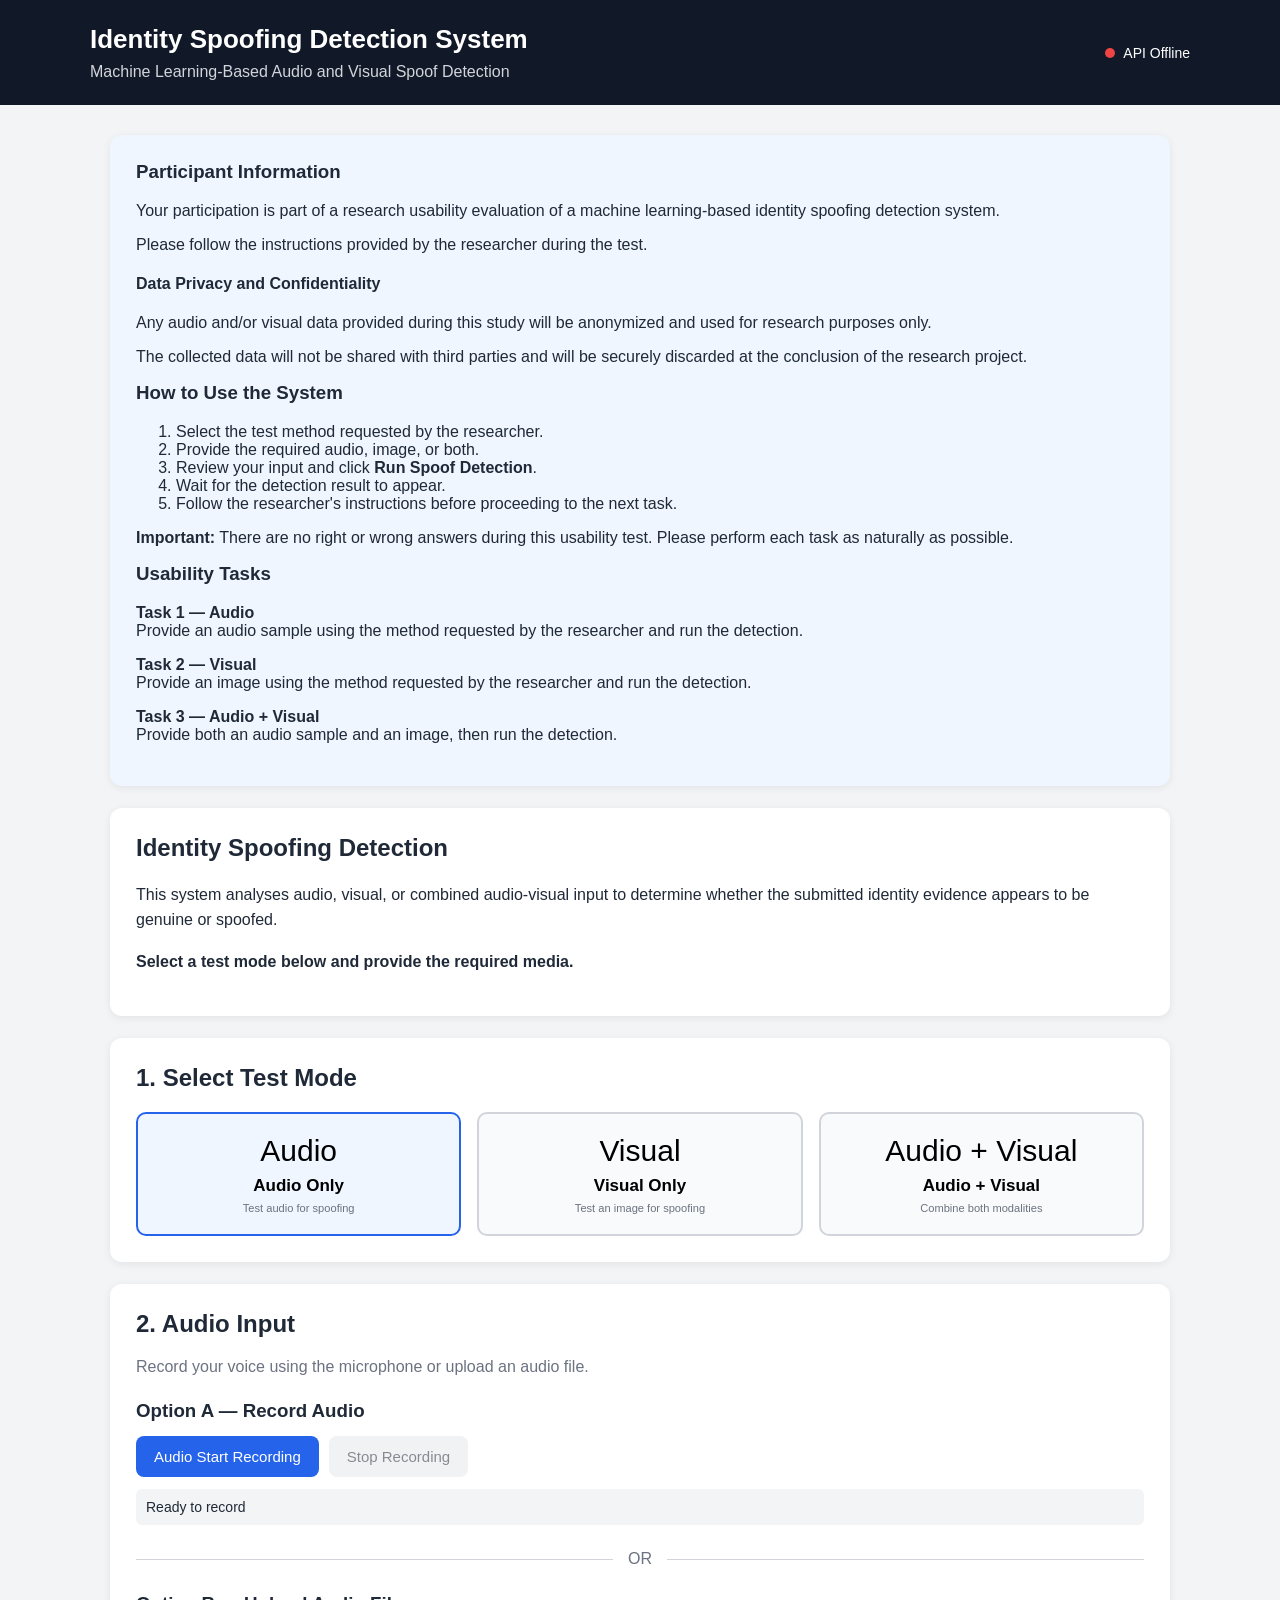
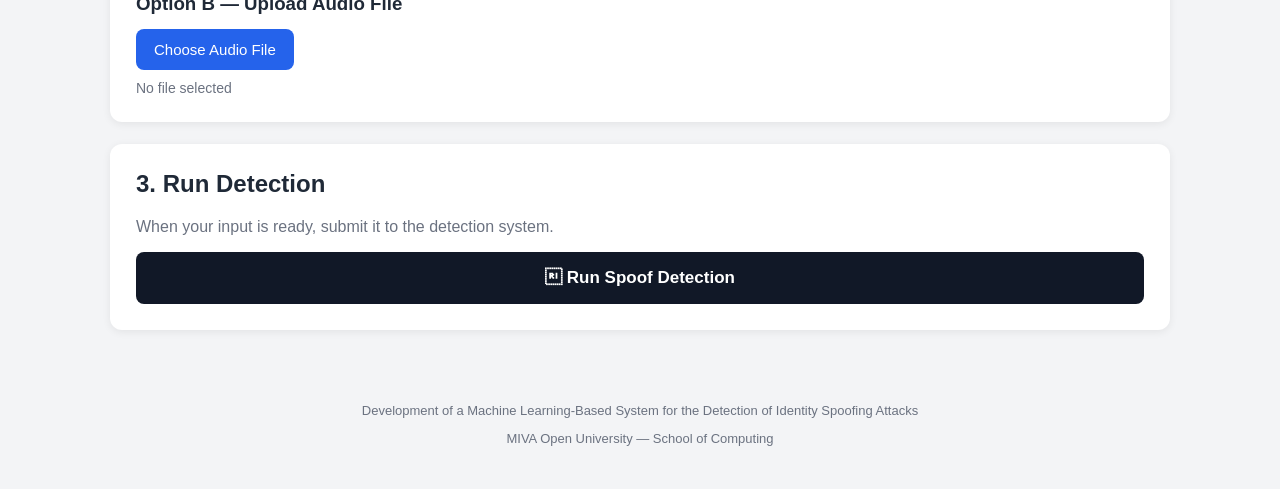
==== index.html @ abca8ec1 "Publish identity spoofing usability frontend" ====
﻿<!DOCTYPE html>
<html lang="en">
<head>
    <meta charset="UTF-8">

    <meta
        name="viewport"
        content="width=device-width, initial-scale=1.0"
    >

    <meta
        name="description"
        content="Multimodal Identity Spoofing Detection System"
    >

    <title>Identity Spoofing Detection System</title>

    <link rel="stylesheet" href="style.css">
</head>

<body>

    <header class="site-header">
        <div class="header-content">
            <div>
                <h1>Identity Spoofing Detection System</h1>
                <p>
                    Machine Learning-Based Audio and Visual Spoof Detection
                </p>
            </div>

            <div class="status-indicator">
                <span id="apiStatusDot" class="status-dot offline"></span>
                <span id="apiStatusText">Checking API...</span>
            </div>
        </div>
    </header>


    <main class="container">

<section class="notice-card">

    <h3>Participant Information</h3>

    <p>
        Your participation is part of a research usability evaluation
        of a machine learning-based identity spoofing detection
        system.
    </p>

    <p>
        Please follow the instructions provided by the researcher
        during the test.
    </p>

     <h4>Data Privacy and Confidentiality</h4>

    <p>
        Any audio and/or visual data provided during this study will be
        anonymized and used for research purposes only.
    </p>

    <p>
        The collected data will not be shared with third parties and
        will be securely discarded at the conclusion of the research
        project.
    </p>


    <h3>How to Use the System</h3>

    <ol>
        <li>
            Select the test method requested by the researcher.
        </li>
        <li>
            Provide the required audio, image, or both.
        </li>
        <li>
            Review your input and click
            <strong>Run Spoof Detection</strong>.
        </li>
        <li>
            Wait for the detection result to appear.
        </li>
        <li>
            Follow the researcher's instructions before proceeding
            to the next task.
        </li>
    </ol>

    <p>
        <strong>Important:</strong>
        There are no right or wrong answers during this usability
        test. Please perform each task as naturally as possible.
    </p>

    <h3>Usability Tasks</h3>

    <p>
        <strong>Task 1 — Audio</strong><br>
        Provide an audio sample using the method requested by the
        researcher and run the detection.
    </p>

    <p>
        <strong>Task 2 — Visual</strong><br>
        Provide an image using the method requested by the
        researcher and run the detection.
    </p>

    <p>
        <strong>Task 3 — Audio + Visual</strong><br>
        Provide both an audio sample and an image, then run the
        detection.
    </p>

</section>


        <section class="intro-card">
            <h2>Identity Spoofing Detection</h2>

            <p>
                This system analyses audio, visual, or combined audio-visual
                input to determine whether the submitted identity evidence
                appears to be genuine or spoofed.
            </p>

            <p class="instruction">
                Select a test mode below and provide the required media.
            </p>
        </section>


        <!-- =========================================================
             TEST MODE
        ========================================================== -->

        <section class="card">

            <h2>1. Select Test Mode</h2>

            <div class="mode-grid">

                <button
                    type="button"
                    class="mode-button active"
                    data-mode="audio"
                    id="audioModeButton"
                >
                    <span class="mode-icon">Audio</span>
                    <strong>Audio Only</strong>
                    <small>Test audio for spoofing</small>
                </button>


                <button
                    type="button"
                    class="mode-button"
                    data-mode="visual"
                    id="visualModeButton"
                >
                    <span class="mode-icon">Visual</span>
                    <strong>Visual Only</strong>
                    <small>Test an image for spoofing</small>
                </button>


                <button
                    type="button"
                    class="mode-button"
                    data-mode="multimodal"
                    id="multimodalModeButton"
                >
                    <span class="mode-icon">Audio + Visual</span>
                    <strong>Audio + Visual</strong>
                    <small>Combine both modalities</small>
                </button>

            </div>

        </section>


        <!-- =========================================================
             AUDIO SECTION
        ========================================================== -->

        <section
            class="card input-section"
            id="audioSection"
        >

            <h2>2. Audio Input</h2>

            <p class="section-description">
                Record your voice using the microphone or upload an audio
                file.
            </p>


            <div class="input-group">

                <h3>Option A — Record Audio</h3>

                <div class="record-controls">

                    <button
                        type="button"
                        id="startRecordingButton"
                        class="primary-button"
                    >
                        Audio Start Recording
                    </button>

                    <button
                        type="button"
                        id="stopRecordingButton"
                        class="secondary-button"
                        disabled
                    >
                        Stop Recording
                    </button>

                </div>

                <div
                    id="recordingStatus"
                    class="recording-status"
                >
                    Ready to record
                </div>

                <audio
                    id="audioPreview"
                    class="media-preview"
                    controls
                    hidden
                ></audio>

            </div>


            <div class="divider">
                <span>OR</span>
            </div>


            <div class="input-group">

                <h3>Option B — Upload Audio File</h3>

                <label
                    for="audioFile"
                    class="file-label"
                >
                    Choose Audio File
                </label>

                <input
                    type="file"
                    id="audioFile"
                    accept="audio/*,.wav,.webm,.mp3,.flac,.ogg,.m4a"
                >

                <div
                    id="audioFileName"
                    class="file-name"
                >
                    No file selected
                </div>

            </div>

        </section>


        <!-- =========================================================
             VISUAL SECTION
        ========================================================== -->

        <section
            class="card input-section hidden"
            id="visualSection"
        >

            <h2>2. Visual Input</h2>

            <p class="section-description">
                Capture an image using your webcam or upload an image file.
            </p>


            <div class="input-group">

                <h3>Option A — Webcam</h3>

                <div class="webcam-container">

                    <video
                        id="webcamPreview"
                        autoplay
                        playsinline
                        muted
                    ></video>

                    <canvas
                        id="captureCanvas"
                        hidden
                    ></canvas>

                </div>


                <div class="record-controls">

                    <button
                        type="button"
                        id="startCameraButton"
                        class="primary-button"
                    >
                        Visual Start Camera
                    </button>

                    <button
                        type="button"
                        id="captureImageButton"
                        class="secondary-button"
                        disabled
                    >
                       Capture Image
                    </button>

                    <button
                        type="button"
                        id="stopCameraButton"
                        class="secondary-button"
                        disabled
                    >
                        Stop Camera
                    </button>

                </div>


                <img
                    id="imagePreview"
                    class="image-preview"
                    alt="Captured image preview"
                    hidden
                >

            </div>


            <div class="divider">
                <span>OR</span>
            </div>


            <div class="input-group">

                <h3>Option B — Upload Image File</h3>

                <label
                    for="imageFile"
                    class="file-label"
                >
                    Choose Image File
                </label>

                <input
                    type="file"
                    id="imageFile"
                    accept="image/*,.jpg,.jpeg,.png,.webp"
                >

                <div
                    id="imageFileName"
                    class="file-name"
                >
                    No file selected
                </div>

            </div>

        </section>


        <!-- =========================================================
             RUN DETECTION
        ========================================================== -->

        <section class="card">

            <h2>3. Run Detection</h2>

            <p class="section-description">
                When your input is ready, submit it to the detection system.
            </p>

            <button
                type="button"
                id="detectButton"
                class="detect-button"
            >
                 Run Spoof Detection
            </button>

            <div
                id="loadingIndicator"
                class="loading hidden"
            >
                <div class="spinner"></div>
                <span>
                    Analysing your input. Please wait...
                </span>
            </div>

        </section>


        <!-- =========================================================
             RESULT
        ========================================================== -->

        <section
            class="card result-card hidden"
            id="resultSection"
        >

            <h2>Detection Result</h2>

            <div
                id="verdictDisplay"
                class="verdict"
            >
                —
            </div>

            <div class="confidence-container">

                <div class="confidence-label">
                    Confidence
                </div>

                <div
                    id="confidenceDisplay"
                    class="confidence-value"
                >
                    —
                </div>

                <div class="confidence-bar">
                    <div
                        id="confidenceBar"
                        class="confidence-fill"
                    ></div>
                </div>

            </div>


            <div class="result-details">

                <div class="result-item">
                    <span>Modality</span>
                    <strong id="modalityDisplay">—</strong>
                </div>

                <div class="result-item">
                    <span>Processing Time</span>
                    <strong id="latencyDisplay">—</strong>
                </div>

            </div>


            <div
                id="technicalDetails"
                class="technical-details"
                hidden
>
                <h3>Detection Details</h3>

                <pre id="jsonResult"></pre>
            </div>


            <button
                type="button"
                id="resetButton"
                class="secondary-button reset-button"
            >
               Start New Test
            </button>

        </section>


        <!-- =========================================================
             PARTICIPANT NOTICE
        ========================================================== -->

        

    </main>


    <footer class="site-footer">
        <p>
            Development of a Machine Learning-Based System for the Detection
            of Identity Spoofing Attacks
        </p>

        <p>
            MIVA Open University — School of Computing
        </p>
    </footer>


    <script src="app.js"></script>

</body>
</html>
---- style.css ----
﻿* {
    box-sizing: border-box;
}

:root {
    font-family:
        Arial,
        Helvetica,
        sans-serif;

    color: #1f2937;
    background: #f3f4f6;
}

body {
    margin: 0;
    min-height: 100vh;
    background: #f3f4f6;
}


/* ============================================================
   HEADER
============================================================ */

.site-header {
    background: #111827;
    color: white;
    padding: 24px 20px;
}

.header-content {
    max-width: 1100px;
    margin: 0 auto;

    display: flex;
    justify-content: space-between;
    align-items: center;

    gap: 20px;
}

.site-header h1 {
    margin: 0 0 8px;
    font-size: 26px;
}

.site-header p {
    margin: 0;
    color: #d1d5db;
}


.status-indicator {
    display: flex;
    align-items: center;
    gap: 8px;

    white-space: nowrap;

    font-size: 14px;
}

.status-dot {
    width: 10px;
    height: 10px;
    border-radius: 50%;
    display: inline-block;
}

.status-dot.online {
    background: #22c55e;
}

.status-dot.offline {
    background: #ef4444;
}


/* ============================================================
   MAIN
============================================================ */

.container {
    max-width: 1100px;
    margin: 30px auto;
    padding: 0 20px;
}

.card,
.intro-card,
.notice-card {
    background: white;

    border-radius: 12px;

    padding: 26px;

    margin-bottom: 22px;

    box-shadow:
        0 2px 8px rgba(0, 0, 0, 0.07);
}

.intro-card h2,
.card h2 {
    margin-top: 0;
}

.intro-card p {
    line-height: 1.6;
}

.instruction {
    font-weight: 600;
}


/* ============================================================
   MODE SELECTION
============================================================ */

.mode-grid {
    display: grid;

    grid-template-columns:
        repeat(3, 1fr);

    gap: 16px;
}

.mode-button {
    border: 2px solid #d1d5db;

    background: #f9fafb;

    border-radius: 10px;

    padding: 20px;

    cursor: pointer;

    text-align: center;

    transition:
        border-color 0.2s,
        transform 0.2s;
}

.mode-button:hover {
    transform: translateY(-2px);
}

.mode-button.active {
    border-color: #2563eb;
    background: #eff6ff;
}

.mode-button strong,
.mode-button small {
    display: block;
}

.mode-button strong {
    margin-top: 8px;
    font-size: 17px;
}

.mode-button small {
    margin-top: 6px;
    color: #6b7280;
}

.mode-icon {
    font-size: 30px;
}


/* ============================================================
   INPUT SECTIONS
============================================================ */

.section-description {
    color: #6b7280;
}

.input-group {
    margin-top: 24px;
}

.input-group h3 {
    margin-bottom: 14px;
}

.record-controls {
    display: flex;
    flex-wrap: wrap;
    gap: 10px;
}

.primary-button,
.secondary-button,
.detect-button,
.file-label {
    border: none;

    border-radius: 8px;

    padding: 12px 18px;

    font-size: 15px;

    cursor: pointer;
}

.primary-button {
    background: #2563eb;
    color: white;
}

.primary-button:hover {
    background: #1d4ed8;
}

.secondary-button {
    background: #e5e7eb;
    color: #111827;
}

.secondary-button:hover {
    background: #d1d5db;
}

.primary-button:disabled,
.secondary-button:disabled {
    opacity: 0.5;
    cursor: not-allowed;
}

.detect-button {
    width: 100%;

    background: #111827;
    color: white;

    font-size: 17px;
    font-weight: 700;

    padding: 16px;
}

.detect-button:hover {
    background: #1f2937;
}


/* ============================================================
   FILE INPUT
============================================================ */

input[type="file"] {
    display: none;
}

.file-label {
    display: inline-block;

    background: #2563eb;
    color: white;
}

.file-name {
    margin-top: 10px;

    color: #6b7280;

    font-size: 14px;
}


/* ============================================================
   AUDIO
============================================================ */

.recording-status {
    margin-top: 12px;

    padding: 10px;

    background: #f3f4f6;

    border-radius: 6px;

    font-size: 14px;
}

.media-preview {
    width: 100%;
    margin-top: 16px;
}


/* ============================================================
   WEBCAM
============================================================ */

.webcam-container {
    width: 100%;

    max-width: 640px;

    margin-bottom: 16px;

    background: #111827;

    border-radius: 10px;

    overflow: hidden;
}

#webcamPreview {
    width: 100%;

    display: block;

    min-height: 250px;

    object-fit: cover;
}

.image-preview {
    display: block;

    width: 100%;

    max-width: 640px;

    margin-top: 18px;

    border-radius: 10px;
}


/* ============================================================
   DIVIDER
============================================================ */

.divider {
    display: flex;

    align-items: center;

    gap: 15px;

    margin: 25px 0;

    color: #6b7280;
}

.divider::before,
.divider::after {
    content: "";

    flex: 1;

    height: 1px;

    background: #d1d5db;
}


/* ============================================================
   LOADING
============================================================ */

.loading {
    display: flex;

    align-items: center;

    justify-content: center;

    gap: 12px;

    margin-top: 18px;

    color: #374151;
}

.spinner {
    width: 22px;
    height: 22px;

    border: 3px solid #d1d5db;
    border-top-color: #2563eb;

    border-radius: 50%;

    animation: spin 0.8s linear infinite;
}

@keyframes spin {
    to {
        transform: rotate(360deg);
    }
}


/* ============================================================
   RESULT
============================================================ */

.result-card {
    text-align: center;
}

.verdict {
    display: inline-block;

    margin: 10px 0 25px;

    padding: 15px 30px;

    border-radius: 10px;

    font-size: 28px;

    font-weight: 800;
}

.verdict.spoof {
    background: #fee2e2;
    color: #991b1b;
}

.verdict.real {
    background: #dcfce7;
    color: #166534;
}

.verdict.error {
    background: #fef3c7;
    color: #92400e;
}


/* ============================================================
   CONFIDENCE
============================================================ */

.confidence-container {
    max-width: 600px;

    margin: 0 auto 25px;
}

.confidence-label {
    color: #6b7280;
}

.confidence-value {
    font-size: 34px;

    font-weight: 800;

    margin: 5px 0 12px;
}

.confidence-bar {
    height: 16px;

    background: #e5e7eb;

    border-radius: 999px;

    overflow: hidden;
}

.confidence-fill {
    height: 100%;

    width: 0%;

    background: #2563eb;

    transition: width 0.5s ease;
}


/* ============================================================
   RESULT DETAILS
============================================================ */

.result-details {
    display: grid;

    grid-template-columns:
        repeat(2, 1fr);

    gap: 15px;

    margin: 25px auto;

    max-width: 700px;
}

.result-item {
    padding: 15px;

    background: #f9fafb;

    border-radius: 8px;
}

.result-item span {
    display: block;

    color: #6b7280;

    font-size: 13px;

    margin-bottom: 5px;
}

.result-item strong {
    font-size: 16px;
}


/* ============================================================
   TECHNICAL DETAILS
============================================================ */

.technical-details {
    margin-top: 25px;

    text-align: left;
}

.technical-details pre {
    background: #111827;

    color: #e5e7eb;

    padding: 16px;

    border-radius: 8px;

    overflow-x: auto;

    font-size: 12px;

    line-height: 1.5;
}


/* ============================================================
   NOTICE / FOOTER
============================================================ */

.notice-card {
    background: #eff6ff;
}

.notice-card h3 {
    margin-top: 0;
}

.site-footer {
    text-align: center;

    padding: 30px 20px;

    color: #6b7280;

    font-size: 13px;
}


/* ============================================================
   UTILITIES
============================================================ */

.hidden {
    display: none !important;
}

.reset-button {
    margin-top: 20px;
}


/* ============================================================
   RESPONSIVE
============================================================ */

@media (max-width: 800px) {

    .header-content {
        flex-direction: column;

        align-items: flex-start;
    }

    .mode-grid {
        grid-template-columns: 1fr;
    }

    .result-details {
        grid-template-columns: 1fr;
    }
}


@media (max-width: 500px) {

    .container {
        padding: 0 12px;
    }

    .card,
    .intro-card,
    .notice-card {
        padding: 18px;
    }

    .site-header h1 {
        font-size: 21px;
    }

    .verdict {
        font-size: 22px;
    }

    .confidence-value {
        font-size: 28px;
    }
}
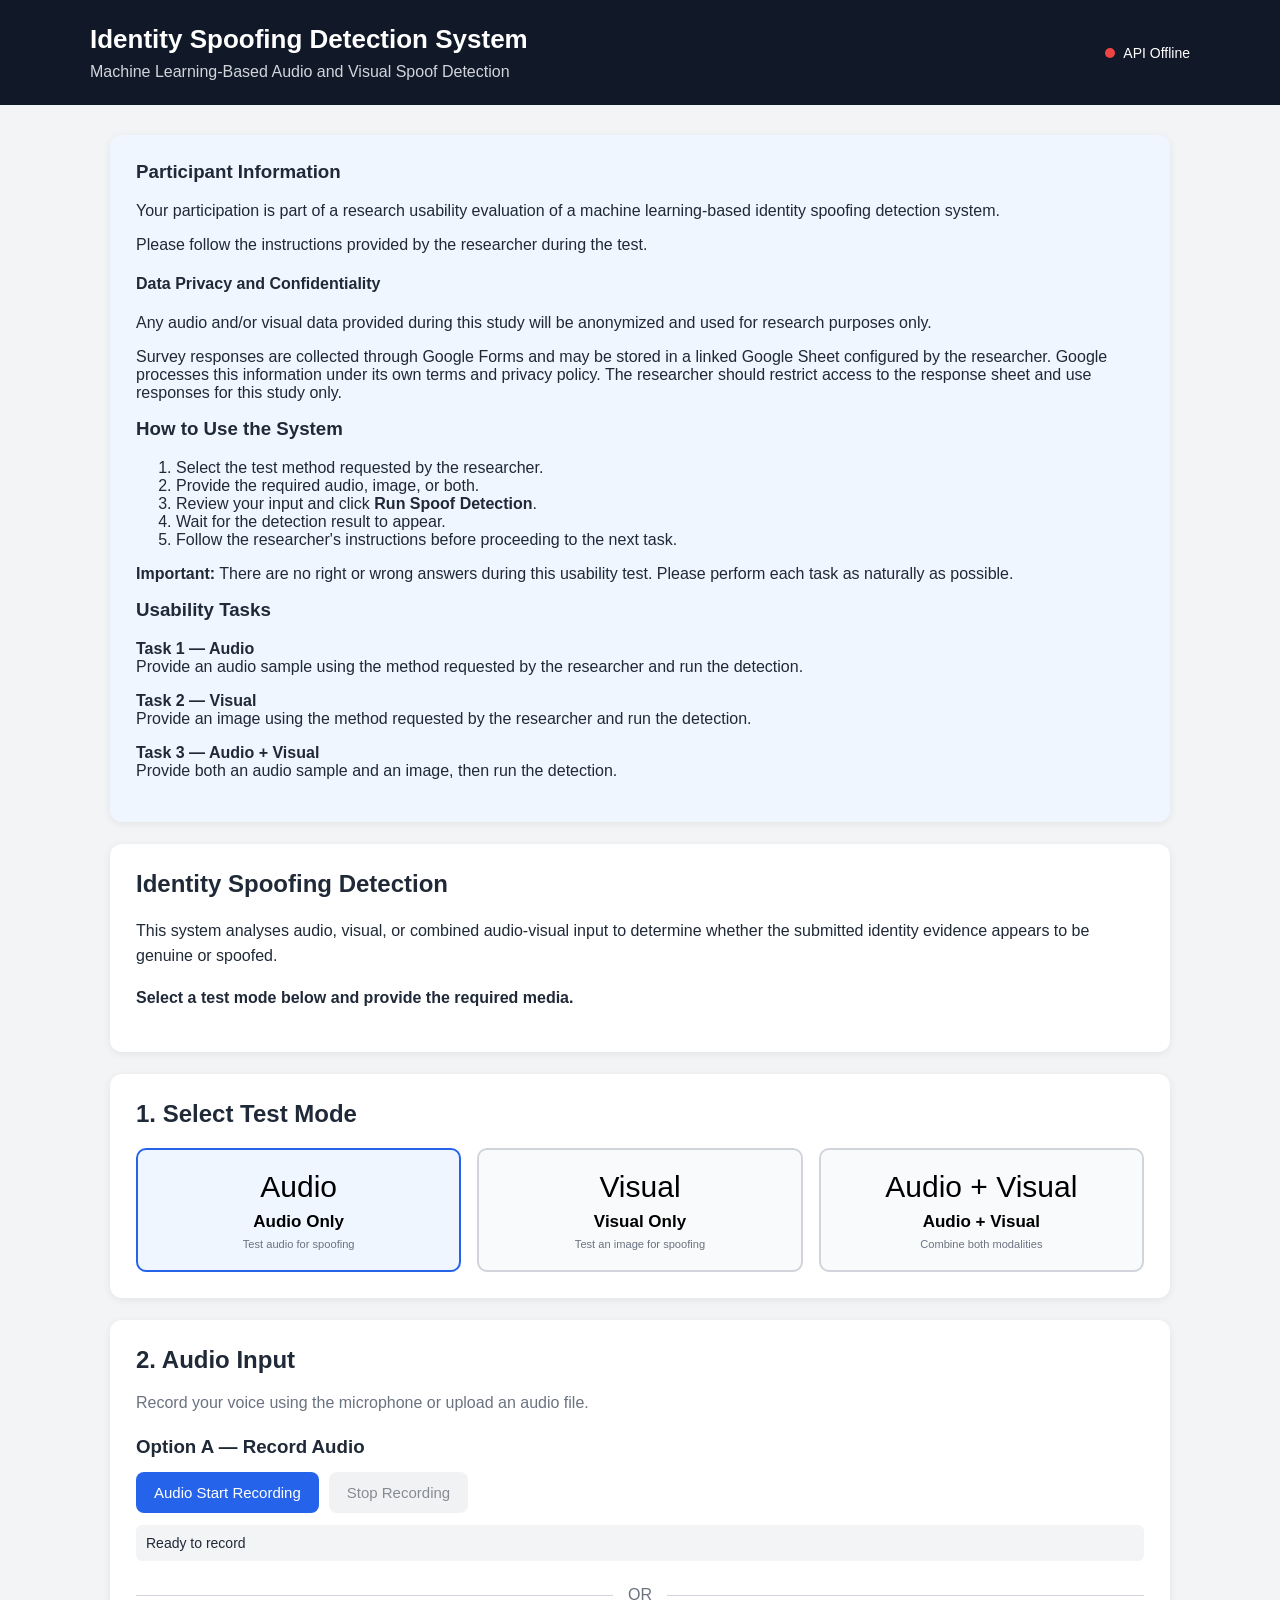
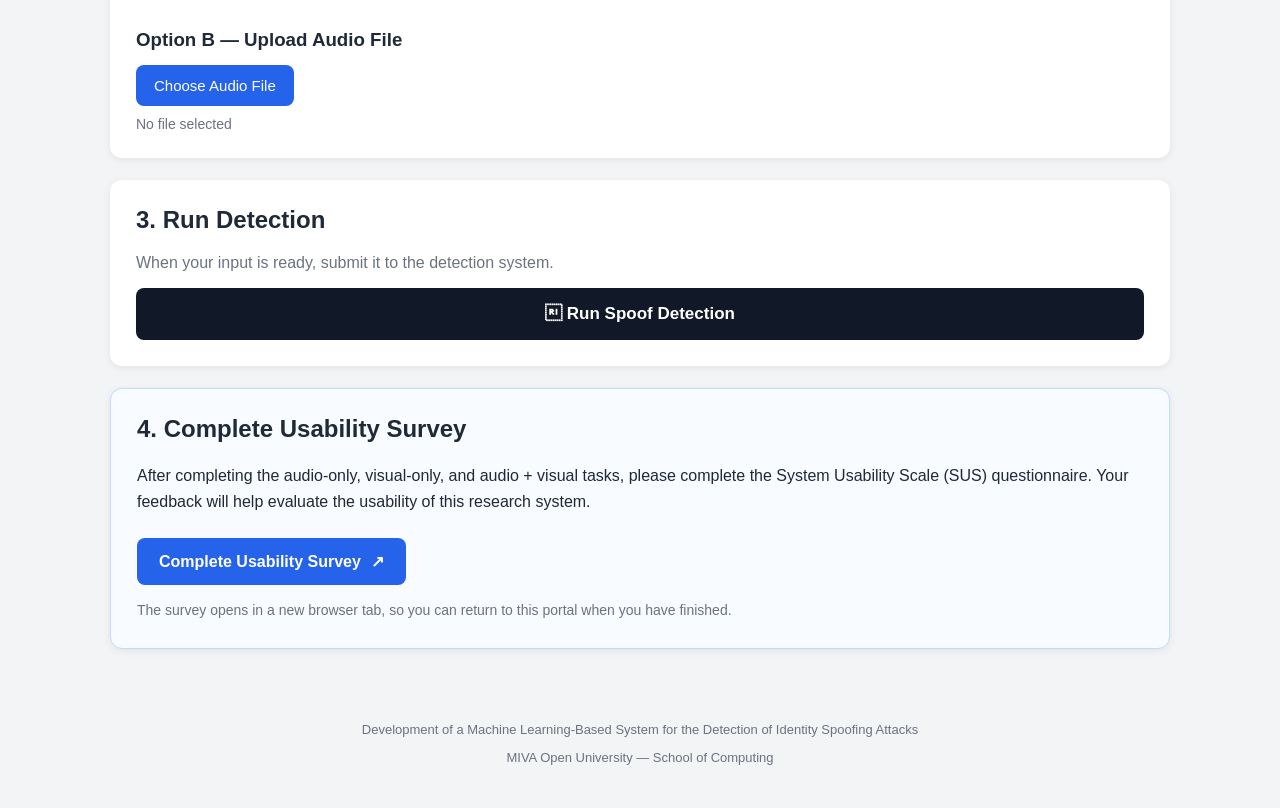
==== commit 572c5227: "Add usability survey to portal" ====
--- a/index.html
+++ b/index.html
@@ -62,9 +62,11 @@
     </p>
 
     <p>
-        The collected data will not be shared with third parties and
-        will be securely discarded at the conclusion of the research
-        project.
+        Survey responses are collected through Google Forms and may be stored
+        in a linked Google Sheet configured by the researcher. Google processes
+        this information under its own terms and privacy policy. The researcher
+        should restrict access to the response sheet and use responses for this
+        study only.
     </p>
 
 
@@ -504,9 +506,40 @@
              PARTICIPANT NOTICE
         ========================================================== -->
 
-        
-
-    </main>
+
+
+
+        <!-- =========================================================
+             SUS USABILITY SURVEY
+        ========================================================== -->
+        <section class="card survey-card" id="usabilitySurvey">
+            <h2>4. Complete Usability Survey</h2>
+
+            <p>
+                After completing the audio-only, visual-only, and audio + visual
+                tasks, please complete the System Usability Scale (SUS)
+                questionnaire. Your feedback will help evaluate the usability
+                of this research system.
+            </p>
+
+            <a
+                class="survey-button"
+                href="https://docs.google.com/forms/d/e/1FAIpQLSdymhWBen-gQYtbZSvIZMwVgLjt-ecFuyAWDZ9-JEiWYquWuQ/viewform?usp=publish-editor"
+                target="_blank"
+                rel="noopener noreferrer"
+                aria-label="Complete the System Usability Scale survey in a new tab"
+            >
+                Complete Usability Survey
+                <span aria-hidden="true">↗</span>
+            </a>
+
+            <p class="survey-note">
+                The survey opens in a new browser tab, so you can return to this
+                portal when you have finished.
+            </p>
+        </section>
+
+</main>
 
 
     <footer class="site-footer">
--- a/style.css
+++ b/style.css
@@ -1,4 +1,4 @@
-﻿* {
+* {
     box-sizing: border-box;
 }
 
@@ -636,3 +636,61 @@
         font-size: 28px;
     }
 }
+
+
+/* ============================================================
+   SUS USABILITY SURVEY
+============================================================ */
+
+.survey-card {
+    border: 1px solid #bfdbfe;
+    background: #f8fbff;
+}
+
+.survey-card h2 {
+    margin-top: 0;
+}
+
+.survey-card p {
+    line-height: 1.6;
+}
+
+.survey-button {
+    display: inline-flex;
+    align-items: center;
+    justify-content: center;
+    gap: 10px;
+    margin-top: 8px;
+    padding: 14px 22px;
+    border-radius: 8px;
+    background: #2563eb;
+    color: #ffffff;
+    font-size: 16px;
+    font-weight: 700;
+    text-align: center;
+    text-decoration: none;
+    transition: background-color 0.2s, transform 0.2s;
+}
+
+.survey-button:hover {
+    background: #1d4ed8;
+    transform: translateY(-1px);
+}
+
+.survey-button:focus-visible {
+    outline: 3px solid #93c5fd;
+    outline-offset: 3px;
+}
+
+.survey-note {
+    margin-bottom: 0;
+    color: #6b7280;
+    font-size: 14px;
+}
+
+@media (max-width: 500px) {
+    .survey-button {
+        display: flex;
+        width: 100%;
+    }
+}
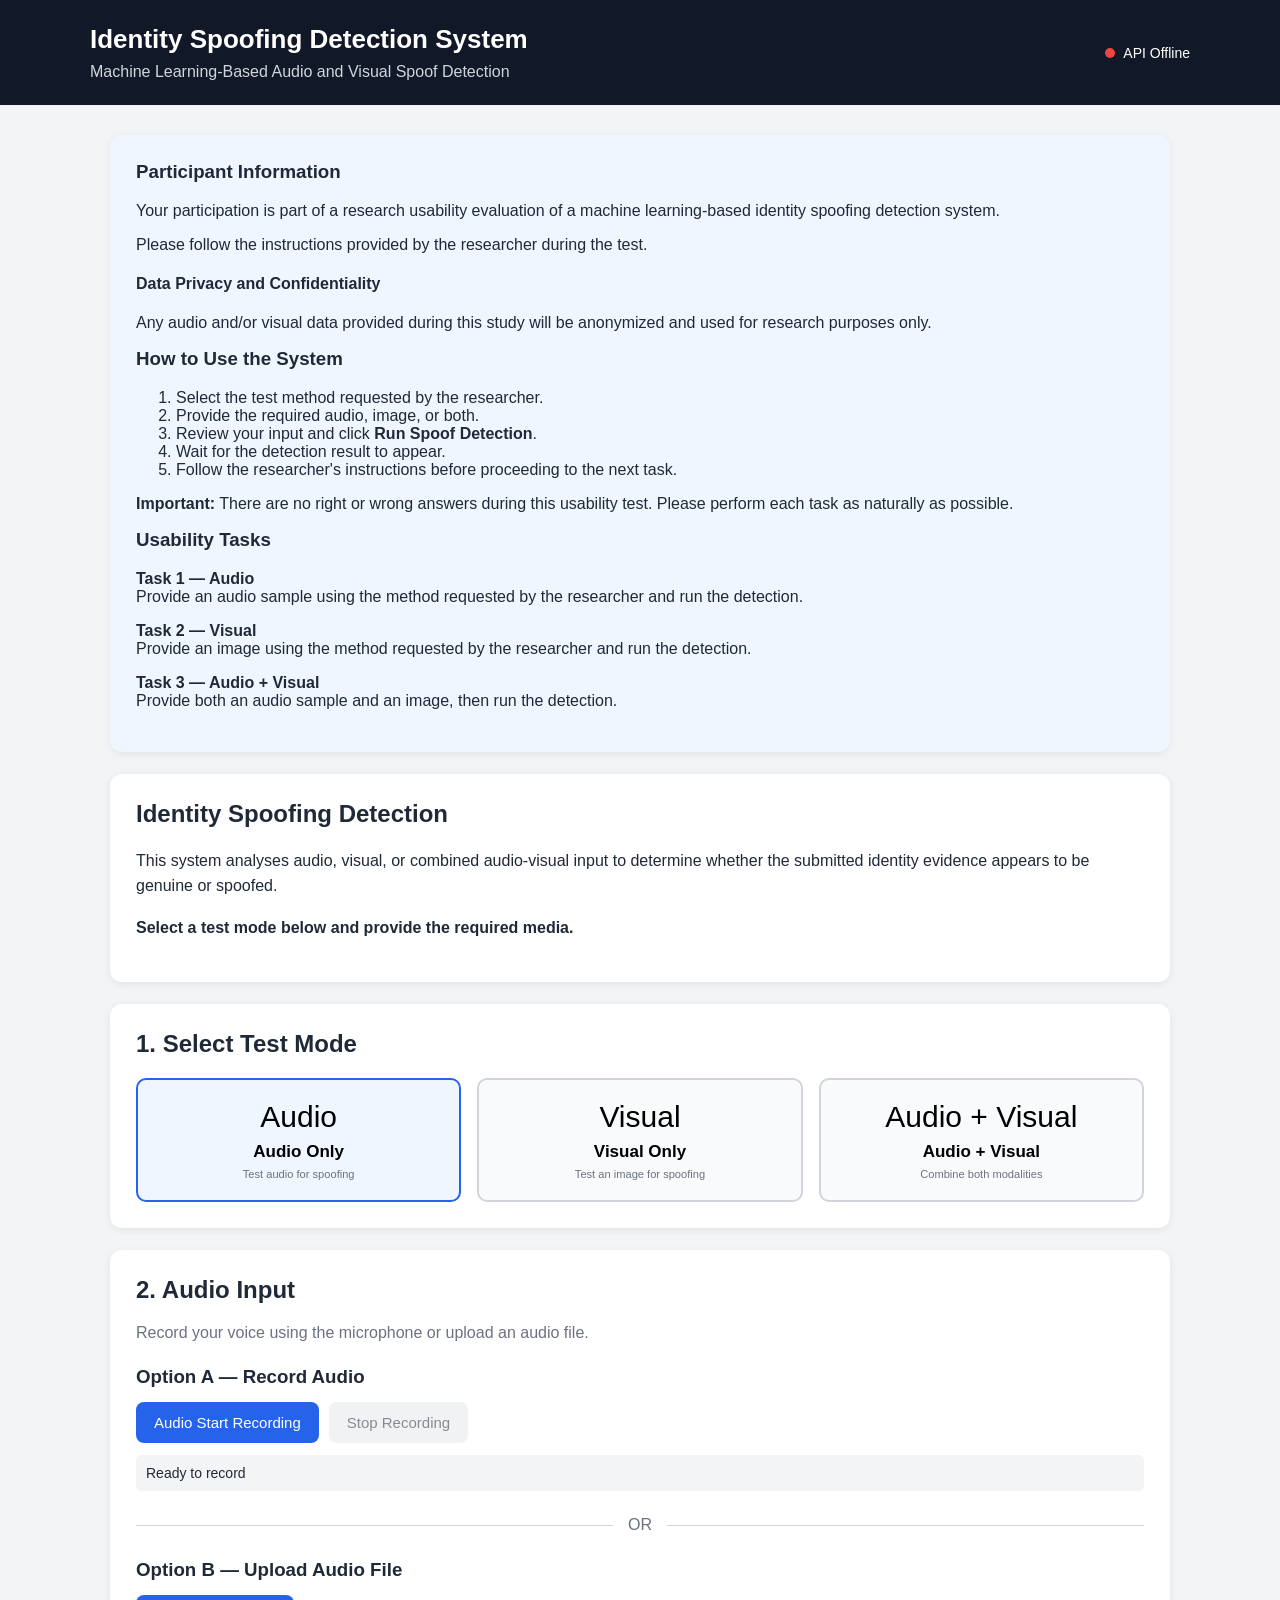
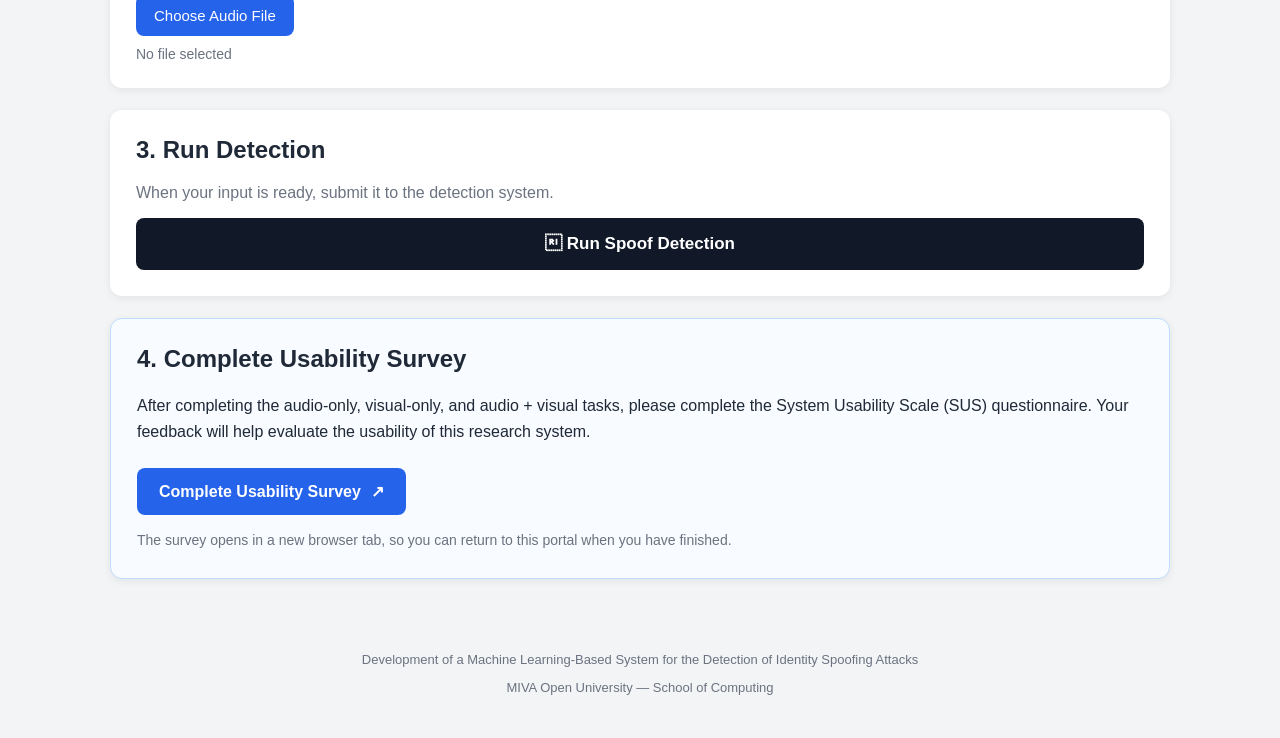
==== commit 47b89cf1: "Simplify data privacy notice" ====
--- a/index.html
+++ b/index.html
@@ -60,15 +60,6 @@
         Any audio and/or visual data provided during this study will be
         anonymized and used for research purposes only.
     </p>
-
-    <p>
-        Survey responses are collected through Google Forms and may be stored
-        in a linked Google Sheet configured by the researcher. Google processes
-        this information under its own terms and privacy policy. The researcher
-        should restrict access to the response sheet and use responses for this
-        study only.
-    </p>
-
 
     <h3>How to Use the System</h3>
 
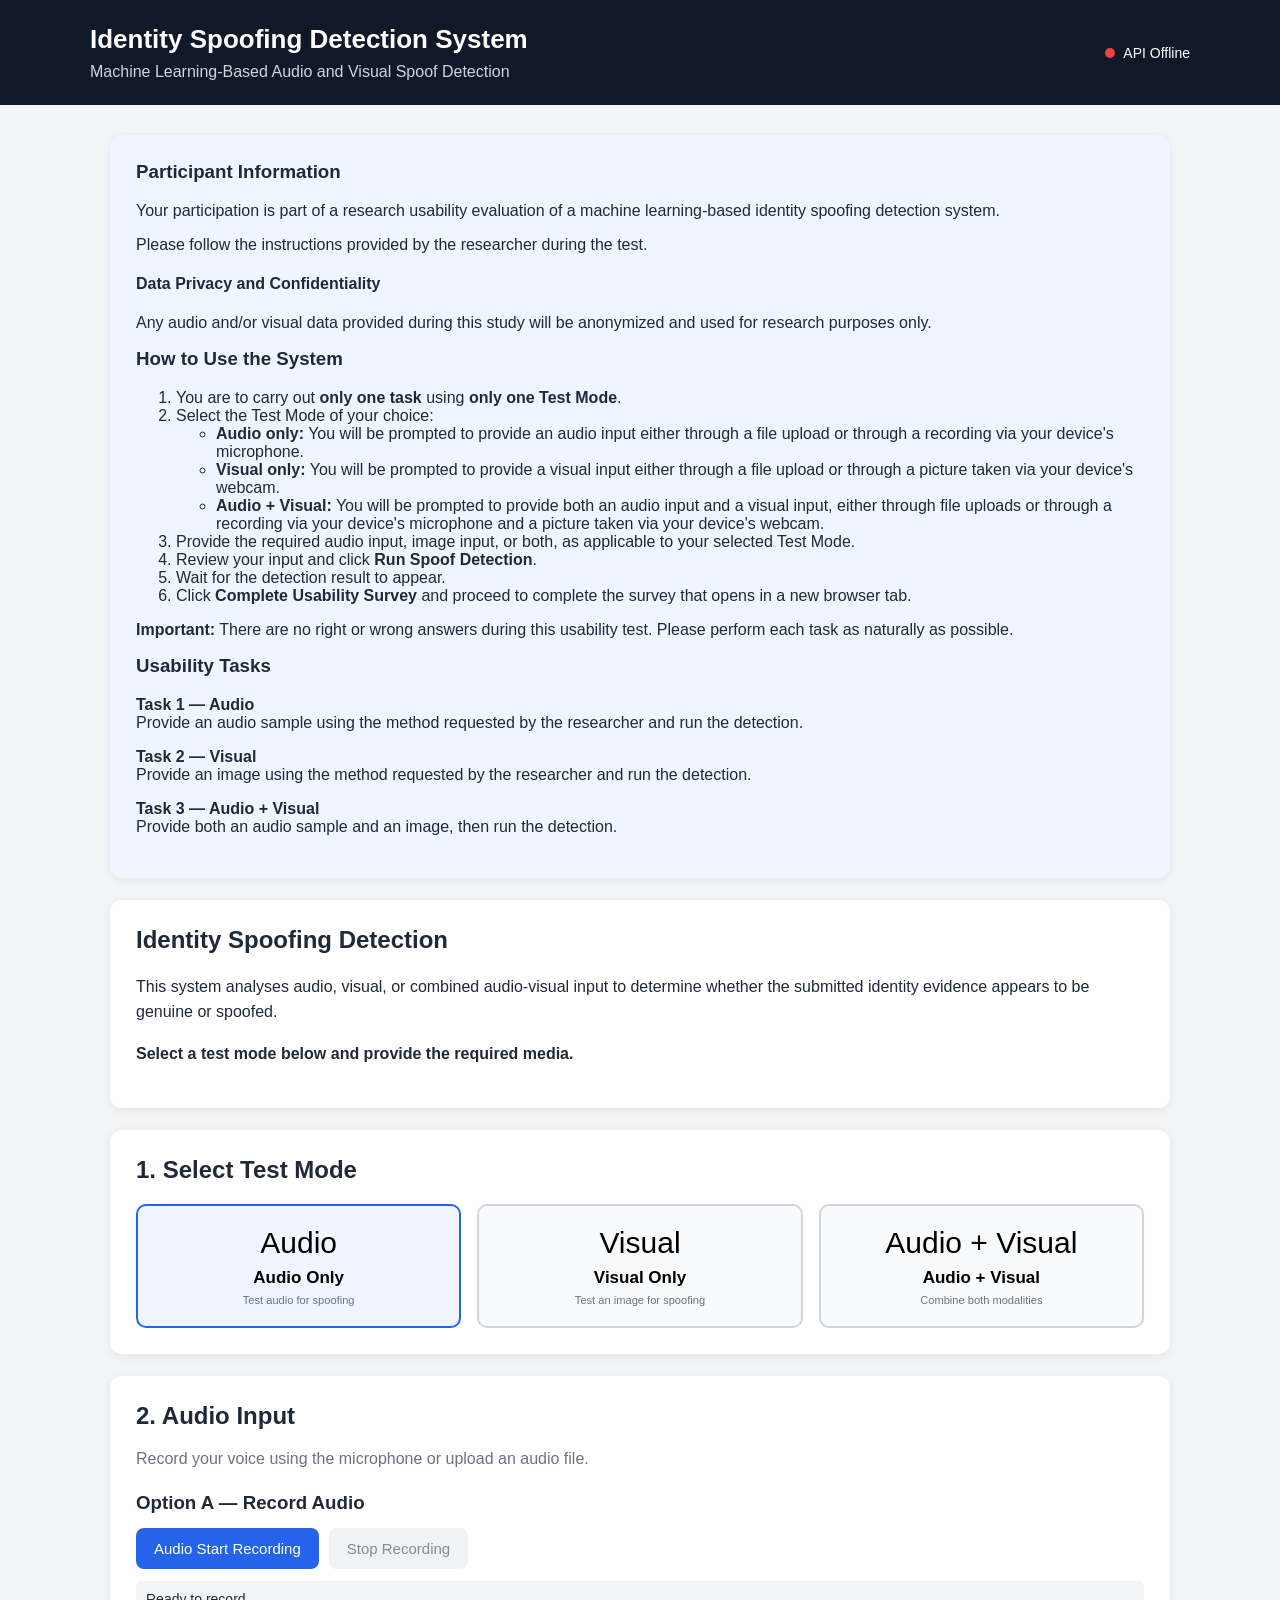
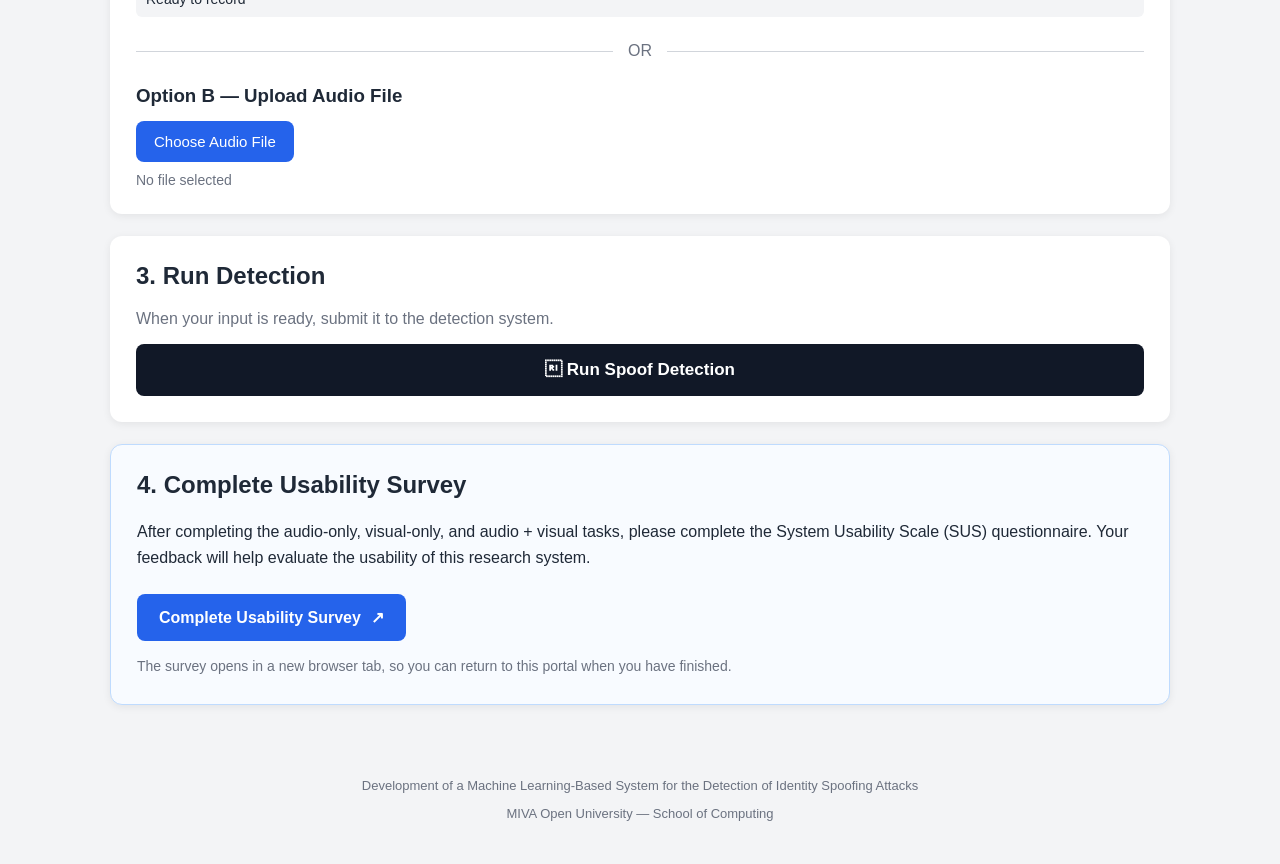
==== commit 64d7c6af: "Update system usage instructions" ====
--- a/index.html
+++ b/index.html
@@ -63,12 +63,36 @@
 
     <h3>How to Use the System</h3>
 
-    <ol>
+        <ol>
         <li>
-            Select the test method requested by the researcher.
+            You are to carry out <strong>only one task</strong> using
+            <strong>only one Test Mode</strong>.
         </li>
         <li>
-            Provide the required audio, image, or both.
+            Select the Test Mode of your choice:
+            <ul>
+                <li>
+                    <strong>Audio only:</strong> You will be prompted to
+                    provide an audio input either through a file upload
+                    or through a recording via your device's microphone.
+                </li>
+                <li>
+                    <strong>Visual only:</strong> You will be prompted to
+                    provide a visual input either through a file upload
+                    or through a picture taken via your device's webcam.
+                </li>
+                <li>
+                    <strong>Audio + Visual:</strong> You will be prompted
+                    to provide both an audio input and a visual input,
+                    either through file uploads or through a recording via
+                    your device's microphone and a picture taken via your
+                    device's webcam.
+                </li>
+            </ul>
+        </li>
+        <li>
+            Provide the required audio input, image input, or both, as
+            applicable to your selected Test Mode.
         </li>
         <li>
             Review your input and click
@@ -78,8 +102,8 @@
             Wait for the detection result to appear.
         </li>
         <li>
-            Follow the researcher's instructions before proceeding
-            to the next task.
+            Click <strong>Complete Usability Survey</strong> and proceed
+            to complete the survey that opens in a new browser tab.
         </li>
     </ol>
 
